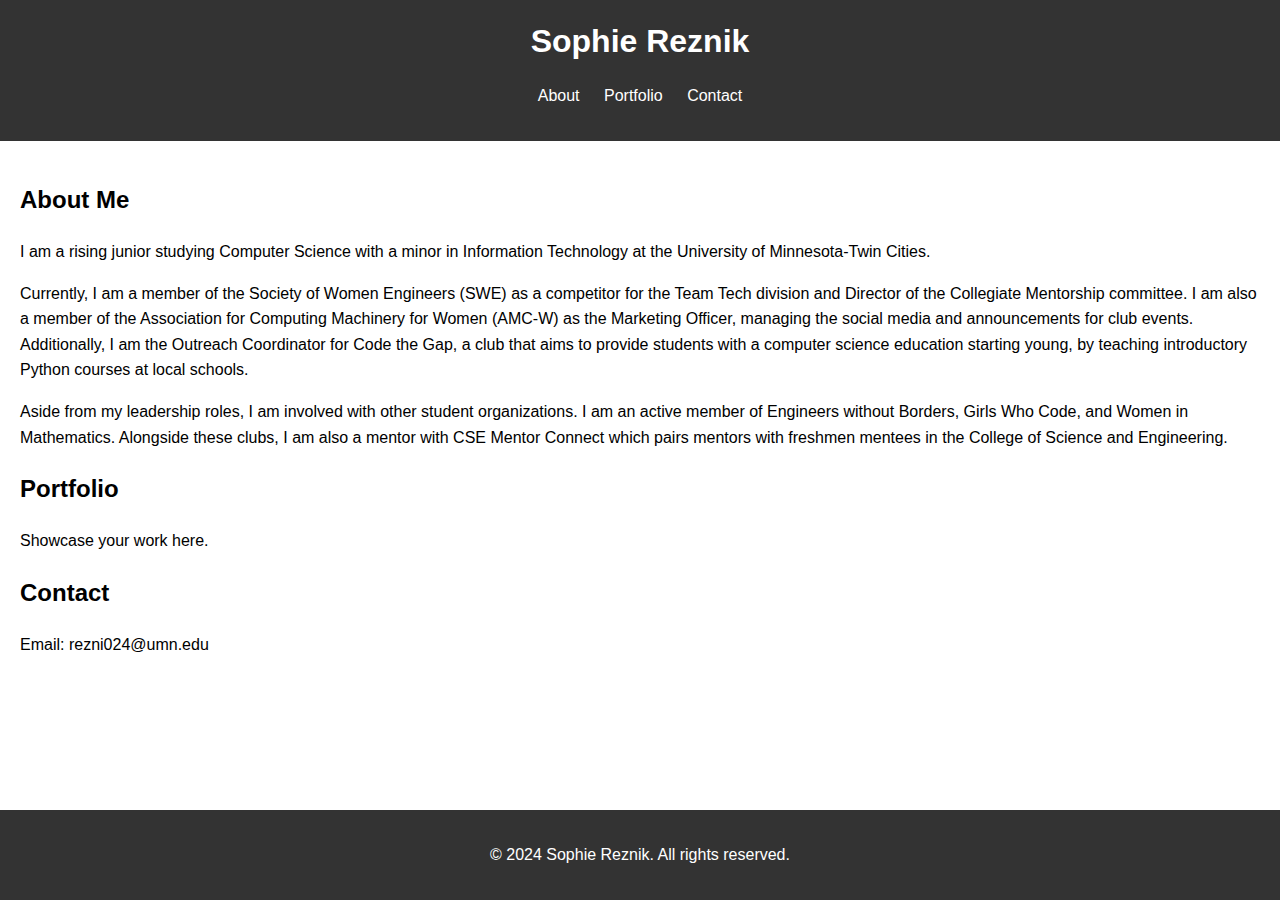
==== index.html @ 8d4bb39c "Initial commit" ====
<!DOCTYPE html>
<html lang="en">
<head>
    <meta charset="UTF-8">
    <meta name="viewport" content="width=device-width, initial-scale=1.0">
    <title>Your Name - Personal Website</title>
    <link rel="stylesheet" href="styles.css">
</head>
<body>
    <header>
        <h1>Sophie Reznik</h1>
        <nav>
            <ul>
                <li><a href="#about">About</a></li>
                <li><a href="#portfolio">Portfolio</a></li>
                <li><a href="#contact">Contact</a></li>
            </ul>
        </nav>
    </header>
    <main>
        <section id="about">
            <h2>About Me</h2>
            <p>I am a rising junior studying Computer Science with a minor in Information Technology 
                at the University of Minnesota-Twin Cities.</p>
            <p>Currently, I am a member of the Society of Women Engineers (SWE) as a competitor for 
                the Team Tech division and Director of the Collegiate Mentorship committee. I am also 
                a member of the Association for Computing Machinery for Women (AMC-W) as the Marketing 
                Officer, managing the social media and announcements for club events. Additionally, 
                I am the Outreach Coordinator for Code the Gap, a club that aims to provide students 
                with a computer science education starting young, by teaching introductory Python 
                courses at local schools.</p>
            <p>Aside from my leadership roles, I am involved with other student organizations. I am an
                 active member of Engineers without Borders, Girls Who Code, and Women in Mathematics. 
                 Alongside these clubs, I am also a mentor with CSE Mentor Connect which pairs mentors 
                 with freshmen mentees in the College of Science and Engineering.</p>
        </section>

        <section id="portfolio">
            <h2>Portfolio</h2>
            <p>Showcase your work here.</p>
        </section>

        <section id="contact">
            <h2>Contact</h2>
            <p>Email: rezni024@umn.edu</p>
        </section>
    </main>
    <footer>
        <p>&copy; 2024 Sophie Reznik. All rights reserved.</p>
    </footer>
</body>
</html>
---- styles.css ----
body {
    font-family: Arial, sans-serif;
    margin: 0;
    padding: 0;
    line-height: 1.6;
}

header {
    background: #333;
    color: #fff;
    padding: 1rem 0;
    text-align: center;
}

header h1 {
    margin: 0;
}

nav ul {
    list-style: none;
    padding: 0;
}

nav ul li {
    display: inline;
    margin: 0 10px;
}

nav ul li a {
    color: #fff;
    text-decoration: none;
}

main {
    padding: 20px;
}

section {
    margin-bottom: 20px;
}

footer {
    text-align: center;
    padding: 1rem 0;
    background: #333;
    color: #fff;
    position: fixed;
    width: 100%;
    bottom: 0;
}
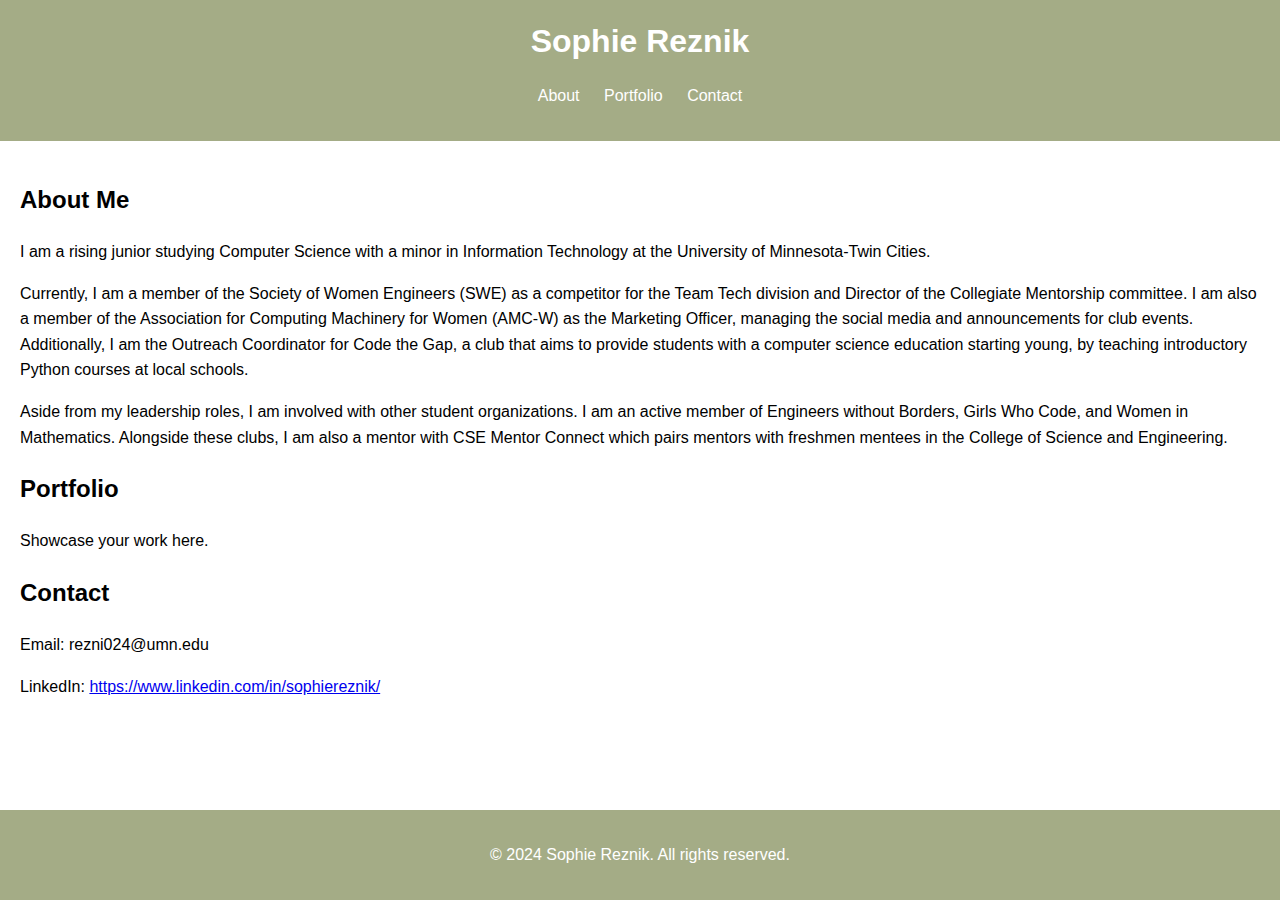
==== commit 717e94bb: "Corrected LinkedIn link in the contact section." ====
--- a/index.html
+++ b/index.html
@@ -3,7 +3,7 @@
 <head>
     <meta charset="UTF-8">
     <meta name="viewport" content="width=device-width, initial-scale=1.0">
-    <title>Your Name - Personal Website</title>
+    <title>Sophie Reznik - Personal Website</title>
     <link rel="stylesheet" href="styles.css">
 </head>
 <body>
@@ -43,6 +43,7 @@
         <section id="contact">
             <h2>Contact</h2>
             <p>Email: rezni024@umn.edu</p>
+            <p>LinkedIn: <a href="https://www.linkedin.com/in/sophiereznik/" target="_blank">https://www.linkedin.com/in/sophiereznik/</a></p>
         </section>
     </main>
     <footer>
--- a/styles.css
+++ b/styles.css
@@ -6,7 +6,7 @@
 }
 
 header {
-    background: #333;
+    background: #a4ac86;
     color: #fff;
     padding: 1rem 0;
     text-align: center;
@@ -42,7 +42,7 @@
 footer {
     text-align: center;
     padding: 1rem 0;
-    background: #333;
+    background: #a4ac86;
     color: #fff;
     position: fixed;
     width: 100%;
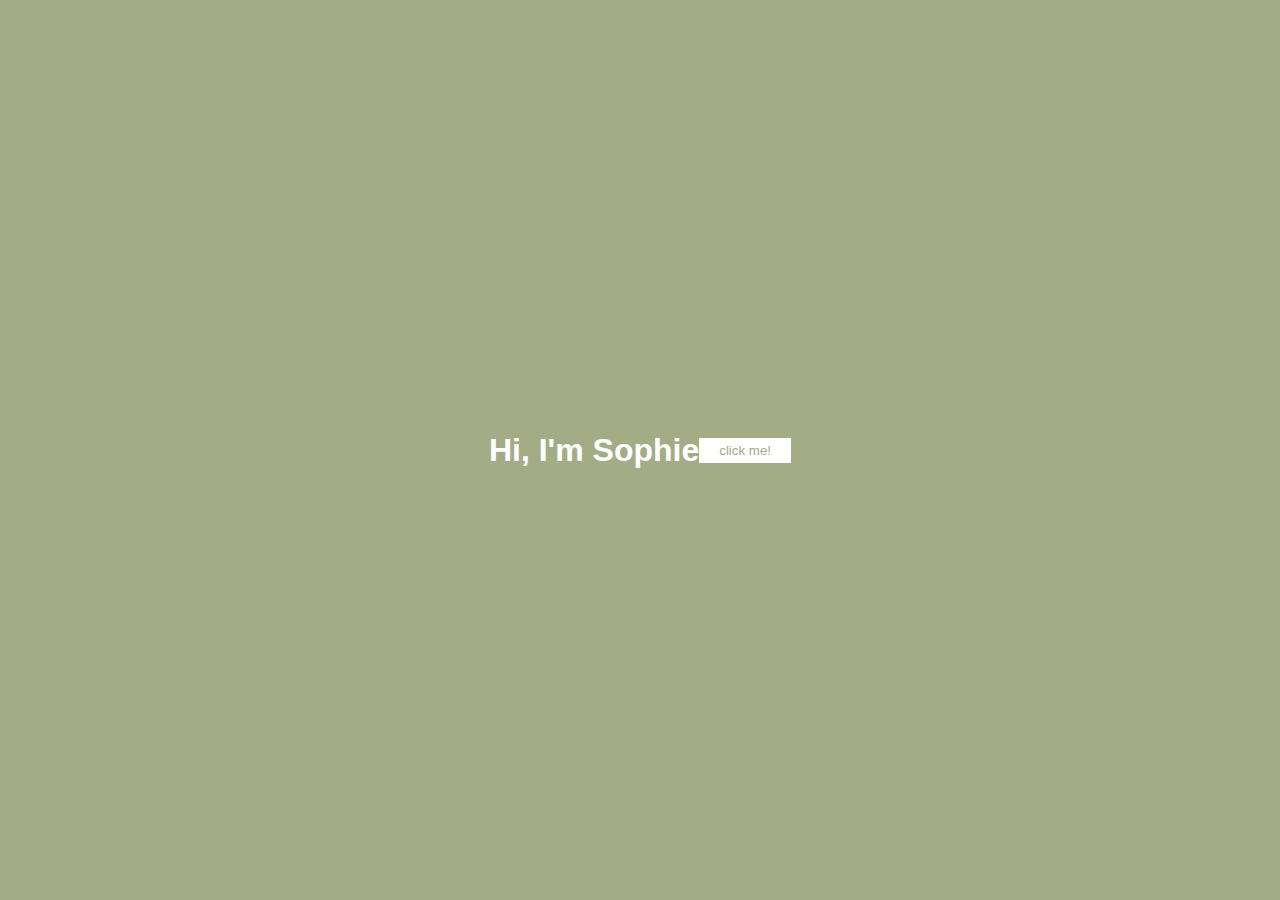
==== commit 50b6b11c: "Added splash page." ====
--- a/index.html
+++ b/index.html
@@ -7,47 +7,60 @@
     <link rel="stylesheet" href="styles.css">
 </head>
 <body>
-    <header>
-        <h1>Sophie Reznik</h1>
-        <nav>
-            <ul>
-                <li><a href="#about">About</a></li>
-                <li><a href="#portfolio">Portfolio</a></li>
-                <li><a href="#contact">Contact</a></li>
-            </ul>
-        </nav>
-    </header>
-    <main>
-        <section id="about">
-            <h2>About Me</h2>
-            <p>I am a rising junior studying Computer Science with a minor in Information Technology 
-                at the University of Minnesota-Twin Cities.</p>
-            <p>Currently, I am a member of the Society of Women Engineers (SWE) as a competitor for 
-                the Team Tech division and Director of the Collegiate Mentorship committee. I am also 
-                a member of the Association for Computing Machinery for Women (AMC-W) as the Marketing 
-                Officer, managing the social media and announcements for club events. Additionally, 
-                I am the Outreach Coordinator for Code the Gap, a club that aims to provide students 
-                with a computer science education starting young, by teaching introductory Python 
-                courses at local schools.</p>
-            <p>Aside from my leadership roles, I am involved with other student organizations. I am an
-                 active member of Engineers without Borders, Girls Who Code, and Women in Mathematics. 
-                 Alongside these clubs, I am also a mentor with CSE Mentor Connect which pairs mentors 
-                 with freshmen mentees in the College of Science and Engineering.</p>
-        </section>
+    <div id="splash">
+        <h1>Hi,
+            I'm Sophie</h1>
+        <button onclick="hideSplash()">click me!</button>
+    </div>
+    <div id="content" style="display: none;">
+        <header>
+            <h1>Sophie Reznik</h1>
+            <nav>
+                <ul>
+                    <li><a href="#about">About</a></li>
+                    <li><a href="#portfolio">Portfolio</a></li>
+                    <li><a href="#contact">Contact</a></li>
+                </ul>
+            </nav>
+        </header>
+        <main>
+            <section id="about">
+                <h2>About Me</h2>
+                <p>I am a rising junior studying Computer Science with a minor in Information Technology 
+                    at the University of Minnesota-Twin Cities.</p>
+                <p>Currently, I am a member of the Society of Women Engineers (SWE) as a competitor for 
+                    the Team Tech division and Director of the Collegiate Mentorship committee. I am also 
+                    a member of the Association for Computing Machinery for Women (AMC-W) as the Marketing 
+                    Officer, managing the social media and announcements for club events. Additionally, 
+                    I am the Outreach Coordinator for Code the Gap, a club that aims to provide students 
+                    with a computer science education starting young, by teaching introductory Python 
+                    courses at local schools.</p>
+                <p>Aside from my leadership roles, I am involved with other student organizations. I am an
+                     active member of Engineers without Borders, Girls Who Code, and Women in Mathematics. 
+                     Alongside these clubs, I am also a mentor with CSE Mentor Connect which pairs mentors 
+                     with freshmen mentees in the College of Science and Engineering.</p>
+            </section>
 
-        <section id="portfolio">
-            <h2>Portfolio</h2>
-            <p>Showcase your work here.</p>
-        </section>
+            <section id="portfolio">
+                <h2>Portfolio</h2>
+                <p>Showcase your work here.</p>
+            </section>
 
-        <section id="contact">
-            <h2>Contact</h2>
-            <p>Email: rezni024@umn.edu</p>
-            <p>LinkedIn: <a href="https://www.linkedin.com/in/sophiereznik/" target="_blank">https://www.linkedin.com/in/sophiereznik/</a></p>
-        </section>
-    </main>
-    <footer>
-        <p>&copy; 2024 Sophie Reznik. All rights reserved.</p>
-    </footer>
+            <section id="contact">
+                <h2>Contact</h2>
+                <p>Email: rezni024@umn.edu</p>
+                <p>LinkedIn: <a href="https://www.linkedin.com/in/sophiereznik/" target="_blank">https://www.linkedin.com/in/sophiereznik/</a></p>
+            </section>
+        </main>
+        <footer>
+            <p>&copy; 2024 Sophie Reznik. All rights reserved.</p>
+        </footer>
+    </div>
+    <script>
+        function hideSplash() {
+            document.getElementById('splash').style.display = 'none';
+            document.getElementById('content').style.display = 'block';
+        }
+    </script>
 </body>
 </html>
--- a/styles.css
+++ b/styles.css
@@ -48,3 +48,29 @@
     width: 100%;
     bottom: 0;
 }
+
+#splash {
+    display: flex;
+    justify-content: center;
+    align-items: center;
+    height: 100vh;
+    background: #a4ac86;
+    color: #fff;
+    text-align: center;
+}
+
+#splash h1 {
+    margin-bottom: 20px;
+}
+
+#splash button {
+    padding: 5px 20px;
+    background: #fff;
+    color: #a4ac86;
+    border: none;
+    cursor: pointer;
+}
+
+#splash button:hover {
+    background: #ccc;
+}
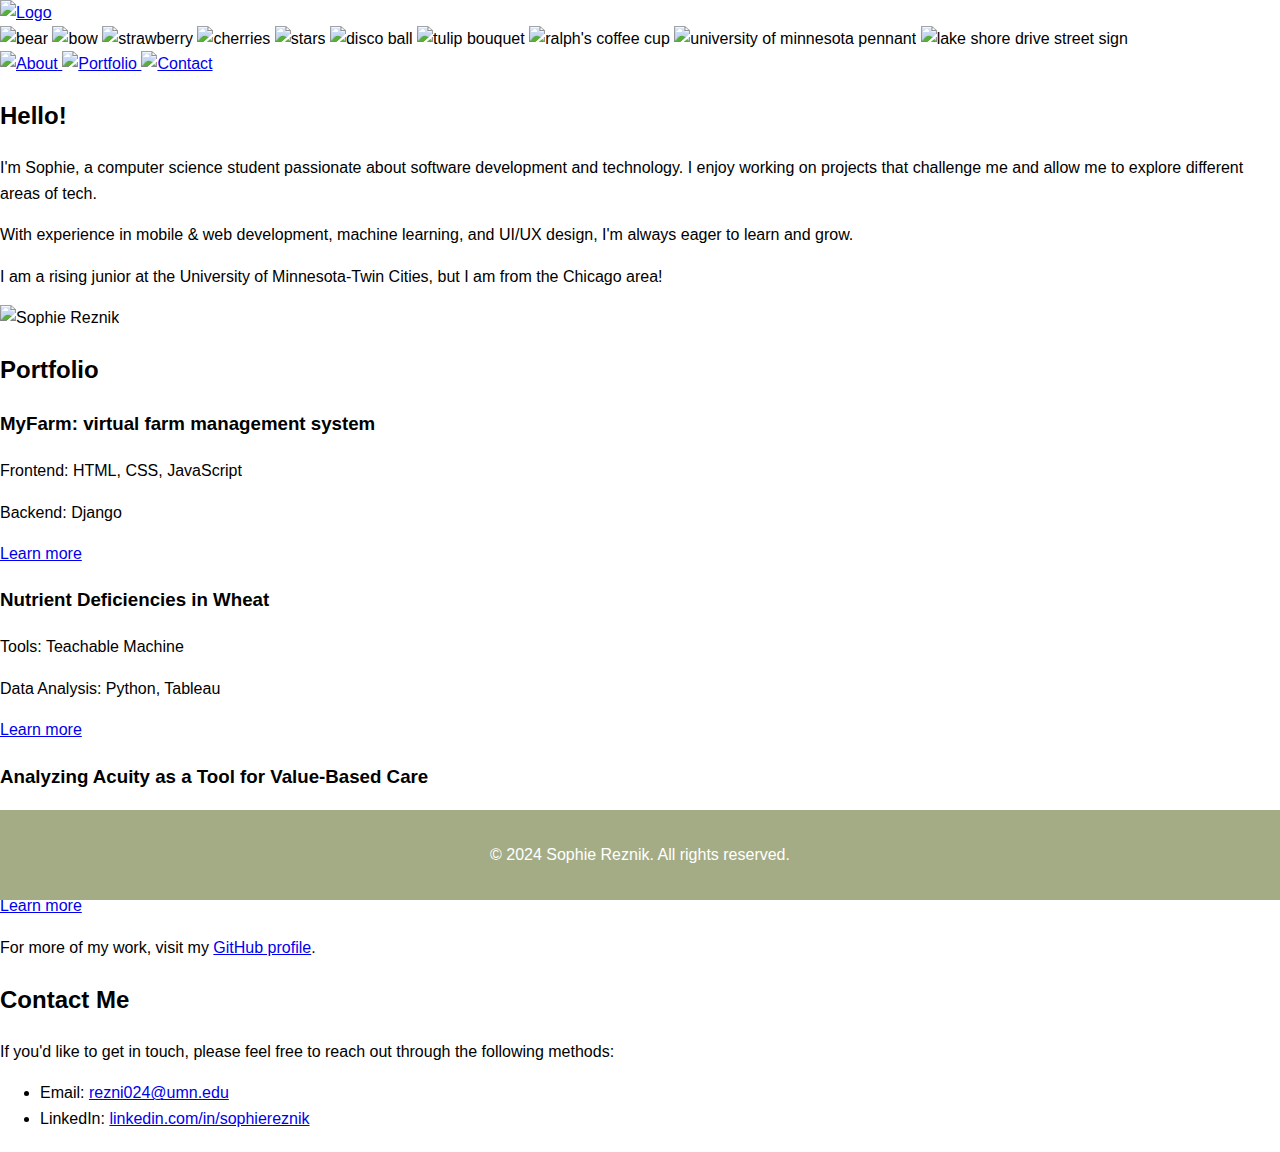
==== commit bbcacdf9: "Updated tab title." ====
--- a/index.html
+++ b/index.html
@@ -3,64 +3,99 @@
 <head>
     <meta charset="UTF-8">
     <meta name="viewport" content="width=device-width, initial-scale=1.0">
-    <title>Sophie Reznik - Personal Website</title>
+    <title>Sophie Reznik</title>
     <link rel="stylesheet" href="styles.css">
+    <link rel="preconnect" href="https://fonts.googleapis.com">
+    <link rel="preconnect" href="https://fonts.gstatic.com" crossorigin>
+    <link href="https://fonts.googleapis.com/css2?family=Nunito:wght@300;400;600&family=Playwrite+CU:wght@100..400&display=swap" rel="stylesheet">
 </head>
 <body>
-    <div id="splash">
-        <h1>Hi,
-            I'm Sophie</h1>
-        <button onclick="hideSplash()">click me!</button>
+    <div class="logo-container">
+        <a href="#top"> 
+            <img src="images/logo-green.png" alt="Logo" id="logo">
+        </a>
+        <div class="doodles">
+            <img src="images/bear.png" class="doodle" alt="bear">
+            <img src="images/bow.png" class="doodle" alt="bow">
+            <img src="images/strawberry.png" class="doodle" alt="strawberry">
+            <img src="images/cherries.png" class="doodle" alt="cherries">
+            <img src="images/stars.png" class="doodle" alt="stars">
+            <img src="images/disco_ball.png" class="doodle" alt="disco ball">
+            <img src="images/tulips.png" class="doodle" alt="tulip bouquet">
+            <img src="images/ralphs_coffee.png" class="doodle" alt="ralph's coffee cup">
+            <img src="images/umn.png" class="doodle" alt="university of minnesota pennant">
+            <img src="images/street-sign.png" class="doodle" alt="lake shore drive street sign">
+        </div>
+        <div class="nav-bar">
+            <a href="#about" class="nav-item">
+                <img src="images/about-green.png" alt="About" class="about-icon">
+            </a>
+            <a href="#portfolio" class="nav-item">
+                <img src="images/portfolio-green.png" alt="Portfolio" class="portfolio-icon">
+            </a>
+            <a href="#contact" class="nav-item">
+                <img src="images/contact-green.png" alt="Contact" class="contact-icon">
+            </a>
+        </div>
     </div>
-    <div id="content" style="display: none;">
-        <header>
-            <h1>Sophie Reznik</h1>
-            <nav>
-                <ul>
-                    <li><a href="#about">About</a></li>
-                    <li><a href="#portfolio">Portfolio</a></li>
-                    <li><a href="#contact">Contact</a></li>
-                </ul>
-            </nav>
-        </header>
-        <main>
-            <section id="about">
-                <h2>About Me</h2>
-                <p>I am a rising junior studying Computer Science with a minor in Information Technology 
-                    at the University of Minnesota-Twin Cities.</p>
-                <p>Currently, I am a member of the Society of Women Engineers (SWE) as a competitor for 
-                    the Team Tech division and Director of the Collegiate Mentorship committee. I am also 
-                    a member of the Association for Computing Machinery for Women (AMC-W) as the Marketing 
-                    Officer, managing the social media and announcements for club events. Additionally, 
-                    I am the Outreach Coordinator for Code the Gap, a club that aims to provide students 
-                    with a computer science education starting young, by teaching introductory Python 
-                    courses at local schools.</p>
-                <p>Aside from my leadership roles, I am involved with other student organizations. I am an
-                     active member of Engineers without Borders, Girls Who Code, and Women in Mathematics. 
-                     Alongside these clubs, I am also a mentor with CSE Mentor Connect which pairs mentors 
-                     with freshmen mentees in the College of Science and Engineering.</p>
-            </section>
 
-            <section id="portfolio">
-                <h2>Portfolio</h2>
-                <p>Showcase your work here.</p>
-            </section>
+    <div id="content">
+        <section id="about">
+            <!-- About section content -->
+            <div class="about-content">
+                <div class="about-text">
+                    <h2>Hello!</h2>
+                    <p>I'm Sophie, a computer science student passionate about software development and technology. I enjoy working on projects that challenge me and allow me to explore different areas of tech.</p>
+                    <p>With experience in mobile & web development, machine learning, and UI/UX design, I'm always eager to learn and grow.</p>
+                    <p>I am a rising junior at the University of Minnesota-Twin Cities, but I am from the Chicago area!</p>
+                </div>
+                <div class="about-image">
+                    <img src="images/sophie.png" alt="Sophie Reznik">
+                </div>
+            </div>
+        </section>
 
-            <section id="contact">
-                <h2>Contact</h2>
-                <p>Email: rezni024@umn.edu</p>
-                <p>LinkedIn: <a href="https://www.linkedin.com/in/sophiereznik/" target="_blank">https://www.linkedin.com/in/sophiereznik/</a></p>
-            </section>
-        </main>
-        <footer>
-            <p>&copy; 2024 Sophie Reznik. All rights reserved.</p>
-        </footer>
+        <section id="portfolio">
+            <!-- Portfolio section content -->
+            <h2>Portfolio</h2>
+            <div class="portfolio-item">
+                <h3>MyFarm: virtual farm management system</h3>
+                <p>Frontend: HTML, CSS, JavaScript</p>
+                <p>Backend: Django</p>
+                <a href="myfarm.html">Learn more</a>
+            </div>
+            <div class="portfolio-item">
+                <h3>Nutrient Deficiencies in Wheat</h3>
+                <p>Tools: Teachable Machine</p>
+                <p>Data Analysis: Python, Tableau</p>
+                <a href="wheat.html">Learn more</a>
+            </div>
+            <div class="portfolio-item">
+                <h3>
+                    Analyzing Acuity as a Tool for Value-Based Care</h3>
+                <p>Tools: MIMIC-IV dataset, Google Colab</p>
+                <p>Data Analysis: Python</p>
+                <a href="datathon.html">Learn more</a>
+            </div>
+            <div>
+                <p>For more of my work, visit my <a href="https://github.com/sophiereznik" target="_blank">GitHub profile</a>.</p>
+            </div>
+        </section>
+
+        <section id="contact">
+            <!-- Contact section content -->
+            <h2>Contact Me</h2>
+            <p>If you'd like to get in touch, please feel free to reach out through the following methods:</p>
+            <ul>
+                <li>Email: <a href="mailto:rezni024@umn.edu">rezni024@umn.edu</a></li>
+                <li>LinkedIn: <a href="https://www.linkedin.com/in/sophiereznik" target="_blank">linkedin.com/in/sophiereznik</a></li>
+            </ul>
+        </section>
     </div>
-    <script>
-        function hideSplash() {
-            document.getElementById('splash').style.display = 'none';
-            document.getElementById('content').style.display = 'block';
-        }
-    </script>
+    <footer>
+        <p>&copy; 2024 Sophie Reznik. All rights reserved.</p>
+    </footer>
+
+    <script src="scripts.js"></script>
 </body>
 </html>
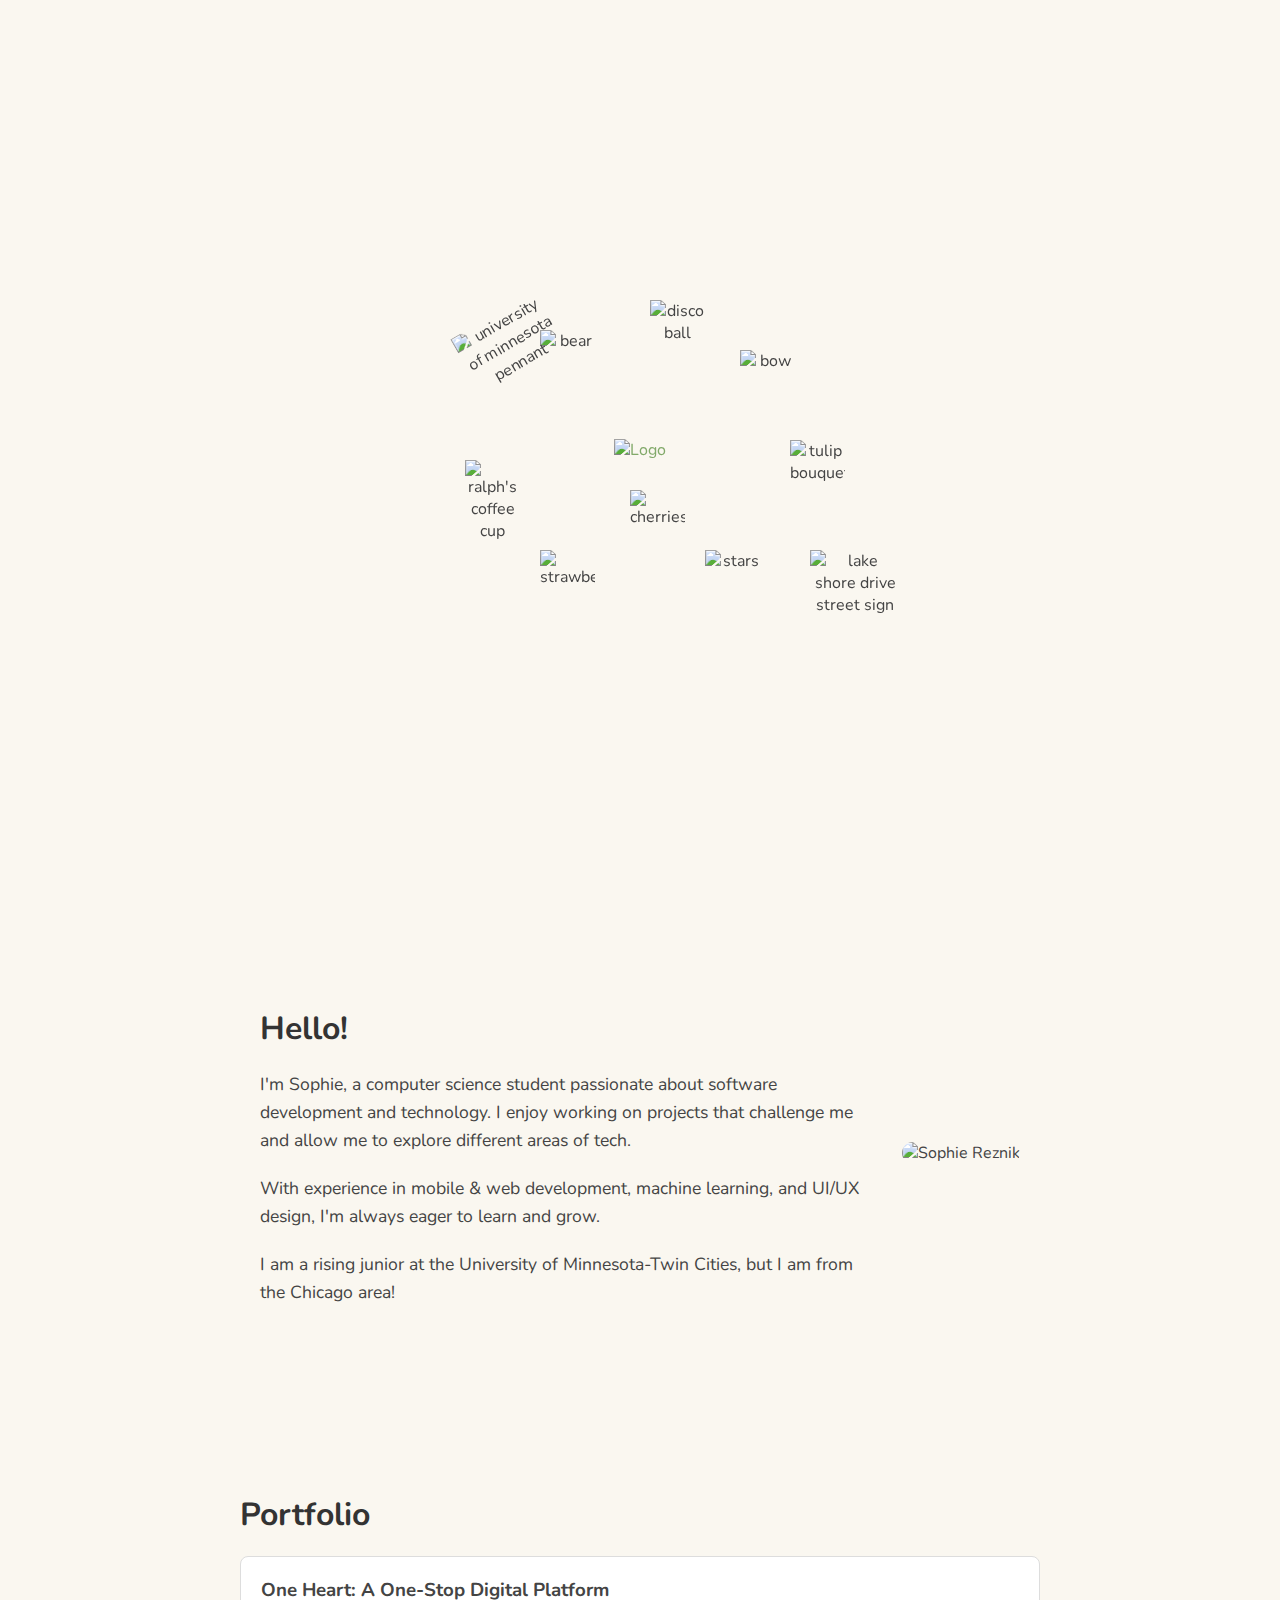
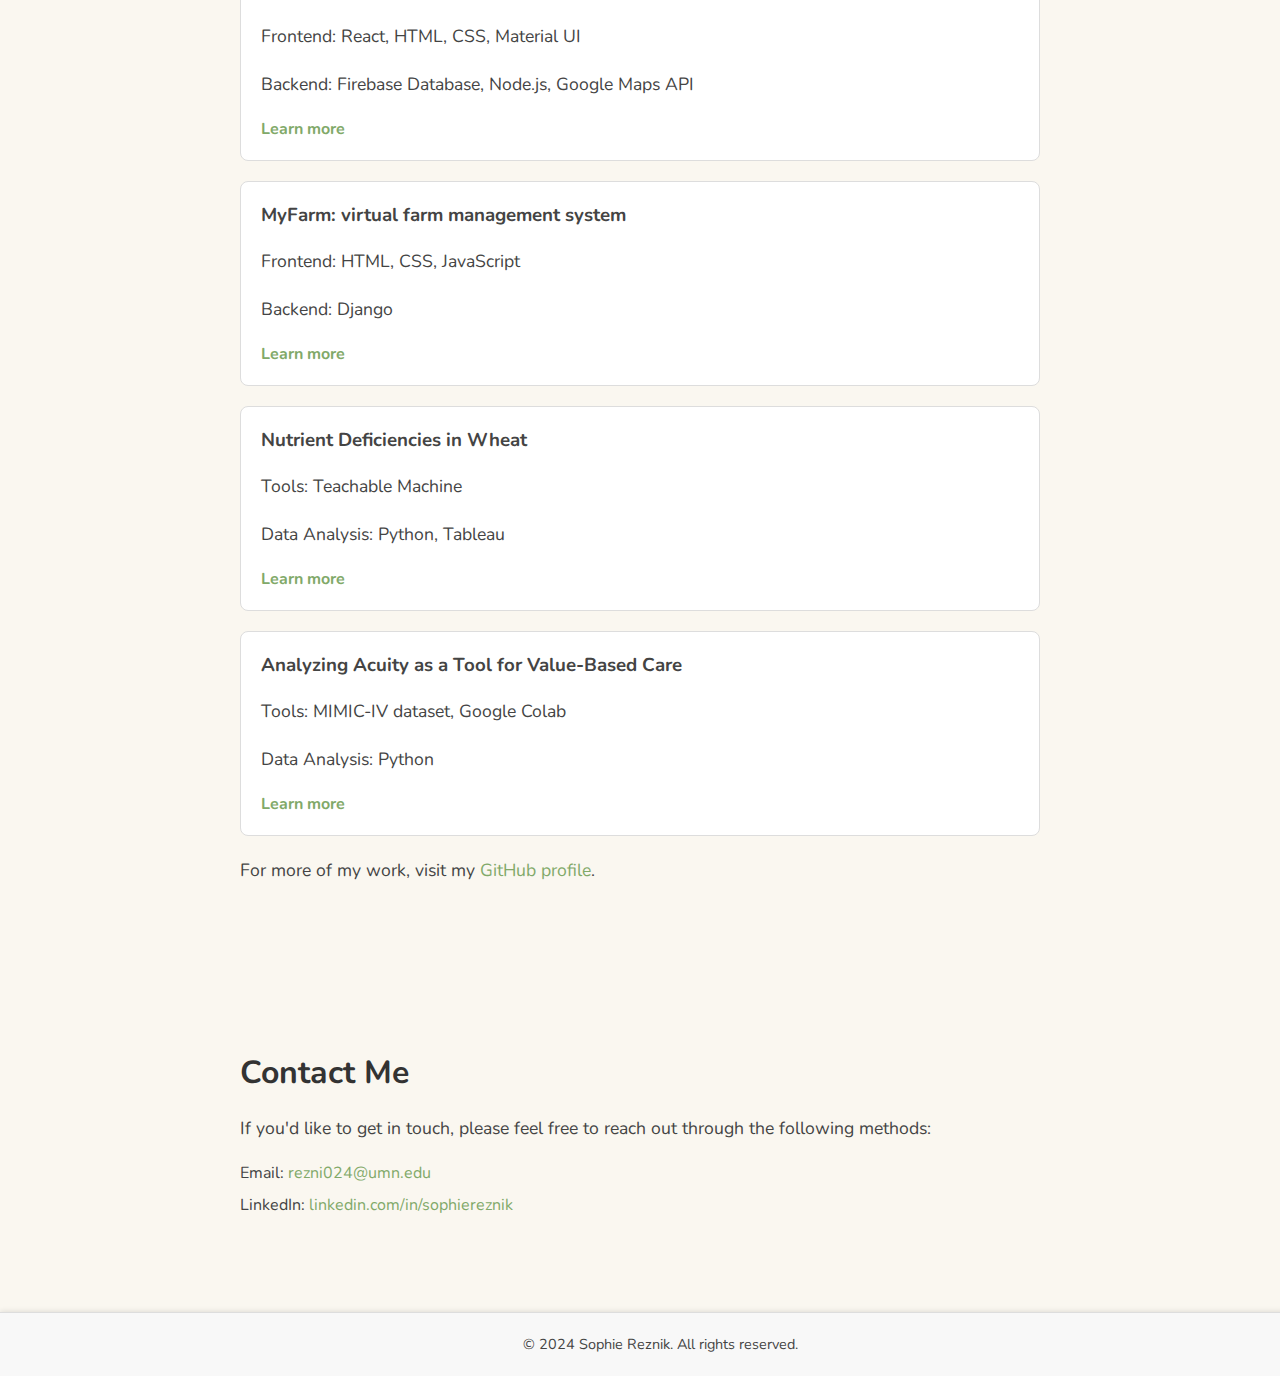
==== commit d0492d61: "Added One Heart to portfolio section and created the learn more page." ====
--- a/index.html
+++ b/index.html
@@ -59,6 +59,12 @@
             <!-- Portfolio section content -->
             <h2>Portfolio</h2>
             <div class="portfolio-item">
+                <h3>One Heart: A One-Stop Digital Platform</h3>
+                <p>Frontend: React, HTML, CSS, Material UI</p>
+                <p>Backend: Firebase Database, Node.js, Google Maps API</p>
+                <a href="one-heart.html">Learn more</a>
+            </div>
+            <div class="portfolio-item">
                 <h3>MyFarm: virtual farm management system</h3>
                 <p>Frontend: HTML, CSS, JavaScript</p>
                 <p>Backend: Django</p>
@@ -68,14 +74,14 @@
                 <h3>Nutrient Deficiencies in Wheat</h3>
                 <p>Tools: Teachable Machine</p>
                 <p>Data Analysis: Python, Tableau</p>
-                <a href="wheat.html">Learn more</a>
+                <a href="nutrient-deficiencies-in-wheat.html">Learn more</a>
             </div>
             <div class="portfolio-item">
                 <h3>
                     Analyzing Acuity as a Tool for Value-Based Care</h3>
                 <p>Tools: MIMIC-IV dataset, Google Colab</p>
                 <p>Data Analysis: Python</p>
-                <a href="datathon.html">Learn more</a>
+                <a href="analyzing-acuity.html">Learn more</a>
             </div>
             <div>
                 <p>For more of my work, visit my <a href="https://github.com/sophiereznik" target="_blank">GitHub profile</a>.</p>
--- a/styles.css
+++ b/styles.css
@@ -1,76 +1,359 @@
+/* Default layout: image on the side */
+.about-content {
+    display: flex;
+    align-items: center;
+    justify-content: space-between;
+    max-width: 800px;
+    margin: 0 auto;
+    padding: 20px;
+}
+
+.about-text {
+    flex: 1; 
+}
+
+.about-image {
+    flex: 0 0 auto; 
+    margin-left: 20px;
+}
+
+.about-image img {
+    width: 175px; 
+    height: auto; 
+    border-radius: 250px;
+}
+
+/* Mobile layout: image below the text */
+@media (max-width: 768px) {
+    .about-content {
+        flex-direction: column; 
+    }
+
+    .about-image {
+        margin-top: 20px;       
+        margin-left: 0;       
+    }
+}
+
 body {
-    font-family: Arial, sans-serif;
+    font-family: 'Nunito', sans-serif;
+    background-color: #faf7f0;
+    color: #444;
     margin: 0;
     padding: 0;
+    overflow-x: hidden; /* Prevent horizontal scroll */
+}
+
+.logo-container {
+    position: fixed;
+    top: 50%;
+    left: 50%;
+    transform: translate(-50%, -50%);
+    text-align: center;
+    z-index: 10;
+    transition: transform 0.5s ease, top 0.5s ease;
+}
+
+.logo-container2 {
+    position: fixed;
+    top: 50%;
+    left: 50%;
+    transform: translate(-50%, -50%);
+    text-align: center;
+    z-index: 10;
+    transition: transform 0.5s ease, top 0.5s ease;
+}
+
+#logo {
+    width: 175px;
+    transition: width 0.5s ease;
+}
+
+#myfarm #logo {
+    width: 120px;
+}
+
+#nutrient-deficiencies #logo {
+    width: 120px;
+}
+
+#acuity #logo {
+    width: 120px;
+}
+
+.doodles {
+    position: absolute;
+    top: 50%;
+    left: 50%;
+    transform: translate(-50%, -50%);
+}
+
+.doodle {
+    position: absolute;
+    width: 55px;
+    transition: transform 1s ease, opacity 1s ease;
+}
+
+/* Position doodles around the logo */
+.doodle:nth-child(1) { transform: translate(-100px, -120px); }
+.doodle:nth-child(2) { transform: translate(100px, -100px); }
+.doodle:nth-child(3) { transform: translate(-100px, 100px); }
+.doodle:nth-child(4) { transform: translate(-10px, 40px); }
+.doodle:nth-child(5) { transform: translate(65px, 100px); }
+.doodle:nth-child(6) { transform: translate(10px, -150px); }
+.doodle:nth-child(7) { transform: translate(150px, -10px); }
+.doodle:nth-child(8) { transform: translate(-175px, 10px); }
+.doodle:nth-child(9) {
+    width: 100px;
+    transform: translate(-180px, -140px) rotate(-30deg);
+}
+.doodle:nth-child(10) {
+    width: 90px; 
+    transform: translate(170px, 100px);
+}
+
+#content {
+    padding: 100vh 20px 20px; /* Start content after the animation */
+}
+
+#myfarm #content {
+    padding: 20px;
+}
+
+#nutrient-deficiencies #content {
+    padding: 20px;
+}
+
+#acuity #content {
+    padding: 20px;
+}
+
+.sticky {
+    position: fixed;
+    top: 0;
+    left: 50%;
+    transform: translateX(-50%);
+    width: 100px;
+}
+
+.shrunk-logo {
+    width: 80px;
+}
+
+.dispersed {
+    opacity: 0;
+    transition: transform 1s ease, opacity 1s ease;
+}
+
+.doodle:nth-child(1).dispersed { transform: translate(-500px, -120px); }
+.doodle:nth-child(2).dispersed { transform: translate(500px, -100px); }
+.doodle:nth-child(3).dispersed { transform: translate(-500px, 100px); }
+.doodle:nth-child(4).dispersed { transform: translate(-10px, 500px); }
+.doodle:nth-child(5).dispersed { transform: translate(500px, 100px); }
+.doodle:nth-child(6).dispersed { transform: translate(10px, -500px); }
+.doodle:nth-child(7).dispersed { transform: translate(500px, -10px); }
+.doodle:nth-child(8).dispersed { transform: translate(-500px, 10px); }
+.doodle:nth-child(9).dispersed {
+    width: 100px;
+    transform: translate(-500px, -500px) rotate(-30deg);
+}
+.doodle:nth-child(10).dispersed {
+    width: 90px; 
+    transform: translate(500px, 500px);
+}
+
+.hidden {
+    display: none;
+}
+
+.nav-bar {
+    position: fixed;
+    top: 60px; /* Adjust based on the size of your sticky logo */
+    left: 50%;
+    transform: translateX(-50%);
+    display: flex;
+    justify-content: space-around;
+    width: 300px; /* Adjust width based on your design */
+    opacity: 0;
+    transition: opacity 0.3s ease;
+}
+
+.nav-item {
+    margin: 0 15px; /* Adjust spacing between icons as needed */
+    display: inline-block;
+}
+
+.nav-item img {
+    transition: transform 0.3s ease;
+}
+
+.nav-item img:hover {
+    transform: scale(1.1); /* Enlarge icon on hover */
+}
+
+.about-icon {
+    width: 55px;
+}
+
+.portfolio-icon {
+    width: 83px;
+}
+
+.contact-icon {
+    width: 70px;
+}
+
+.nav-bar.show {
+    opacity: 1;
+}
+
+.nav-bar a {
+    text-decoration: none;
+}
+
+/* Section Styles */
+section {
+    padding: 60px 20px;
+    max-width: 800px;
+    margin: 0 auto;
+}
+
+h2 {
+    font-size: 2em;
+    margin-bottom: 20px;
+    color: #333;
+}
+
+p {
+    font-size: 1.1em;
     line-height: 1.6;
-}
-
-header {
-    background: #a4ac86;
-    color: #fff;
-    padding: 1rem 0;
-    text-align: center;
-}
-
-header h1 {
-    margin: 0;
-}
-
-nav ul {
+    margin-bottom: 20px;
+}
+
+ul {
     list-style: none;
     padding: 0;
 }
 
-nav ul li {
-    display: inline;
-    margin: 0 10px;
-}
-
-nav ul li a {
-    color: #fff;
+ul li {
+    margin-bottom: 10px;
+}
+
+a {
+    color: #81A969;
     text-decoration: none;
 }
 
-main {
-    padding: 20px;
-}
-
-section {
+a:hover {
+    text-decoration: underline;
+}
+
+/* Portfolio Item Styles */
+.portfolio-item {
+    border: 1px solid #ddd;
+    border-radius: 8px;
+    padding: 20px;
     margin-bottom: 20px;
+    background-color: #fff;
+}
+
+.portfolio-item h3 {
+    margin-top: 0;
+}
+
+.portfolio-item a {
+    color: #81A969;
+    font-weight: bold;
+}
+
+.portfolio-item a:hover {
+    text-decoration: underline;
+}
+
+.about-content {
+    display: flex;
+    align-items: center;
+    justify-content: space-between;
+    max-width: 800px;
+    margin: 0 auto;
+    padding: 20px;
+}
+
+.about-text {
+    flex: 1; /* Takes up available space */
+}
+
+.about-image {
+    flex: 0 0 auto; /* Adjust size based on content */
+    margin-left: 20px; /* Space between text and image */
+}
+
+.about-image img {
+    width: 175px; /* Set a fixed width for the image */
+    height: auto; /* Maintain aspect ratio */
+    border-radius: 250px; /* for rounding */
 }
 
 footer {
-    text-align: center;
-    padding: 1rem 0;
-    background: #a4ac86;
-    color: #fff;
-    position: fixed;
+    background-color: #f8f8f8; /* Light background color */
+    color: #444; /* Text color */
+    text-align: center; /* Center-align text */
+    padding: 20px; /* Padding around the text */
+    position: relative;
+    bottom: 0;
+    width: 100%; /* Stretch footer across the entire width */
+    border-top: 1px solid #ddd; /* Optional: add a top border */
+    box-shadow: 0 -1px 5px rgba(0, 0, 0, 0.1); /* Add shadow for better visibility */
+}
+
+footer p {
+    margin: 0; /* Remove default margin */
+    font-size: 0.9em; /* Slightly smaller text size */
+}
+
+#myfarm_images {
+    margin: 40px 0; /* Add spacing around the section */
+}
+
+.image-grid {
+    display: grid;
+    grid-template-columns: repeat(2, 1fr); /* 2 columns */
+    gap: 20px; /* Space between images */
+    max-width: 800px; /* Set a max width */
+    margin: 0 auto; /* Center the grid */
+}
+
+.image-item img {
+    width: 100%; /* Make images responsive */
+    height: auto;
+    box-shadow: 0 4px 8px rgba(0, 0, 0, 0.1); /* Optional: add a slight shadow */
+}
+
+.poster-section {
+    text-align: center; /* Center the poster */
+    margin: 20px 0; /* Add spacing around the poster section */
+}
+
+.poster-thumbnail {
+    width: 100%; /* Make the image responsive */
+    max-width: 400px; /* Set a maximum width for the thumbnail */
+    cursor: pointer; /* Change cursor to pointer to indicate clickability */
+}
+
+/* Style for the presentation section */
+.presentation-section {
+    text-align: center; /* Center-align the presentation link */
+    margin: 20px 0; /* Add spacing around the presentation section */
+}
+
+/* Style for the thumbnail */
+.presentation-thumbnail {
     width: 100%;
-    bottom: 0;
-}
-
-#splash {
-    display: flex;
-    justify-content: center;
-    align-items: center;
-    height: 100vh;
-    background: #a4ac86;
-    color: #fff;
-    text-align: center;
-}
-
-#splash h1 {
-    margin-bottom: 20px;
-}
-
-#splash button {
-    padding: 5px 20px;
-    background: #fff;
-    color: #a4ac86;
-    border: none;
-    cursor: pointer;
-}
-
-#splash button:hover {
-    background: #ccc;
-}
+    max-width: 600px; /* Adjust as needed */
+    cursor: pointer; /* Change cursor to pointer to indicate clickability */
+    transition: transform 0.3s ease; /* Smooth scaling effect on hover */
+}
+
+.presentation-thumbnail:hover {
+    transform: scale(1.05); /* Slightly enlarge on hover */
+}
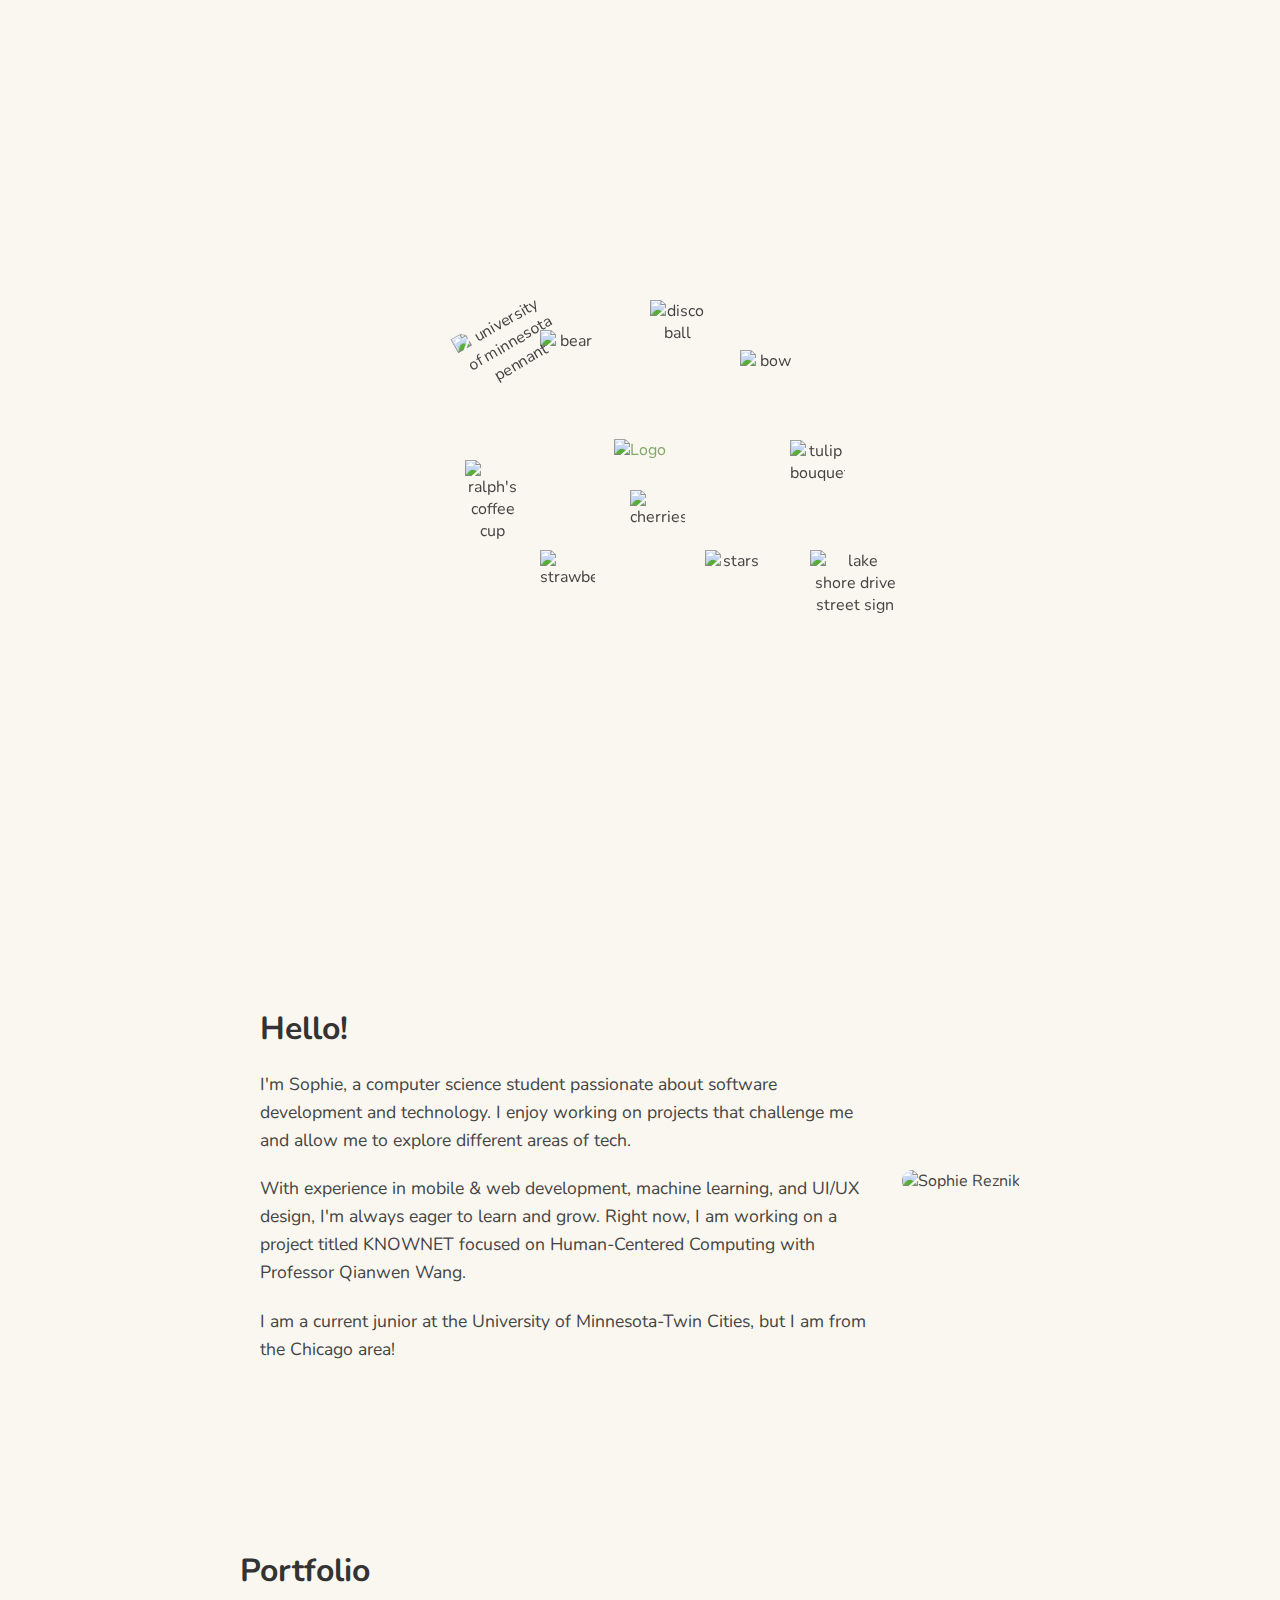
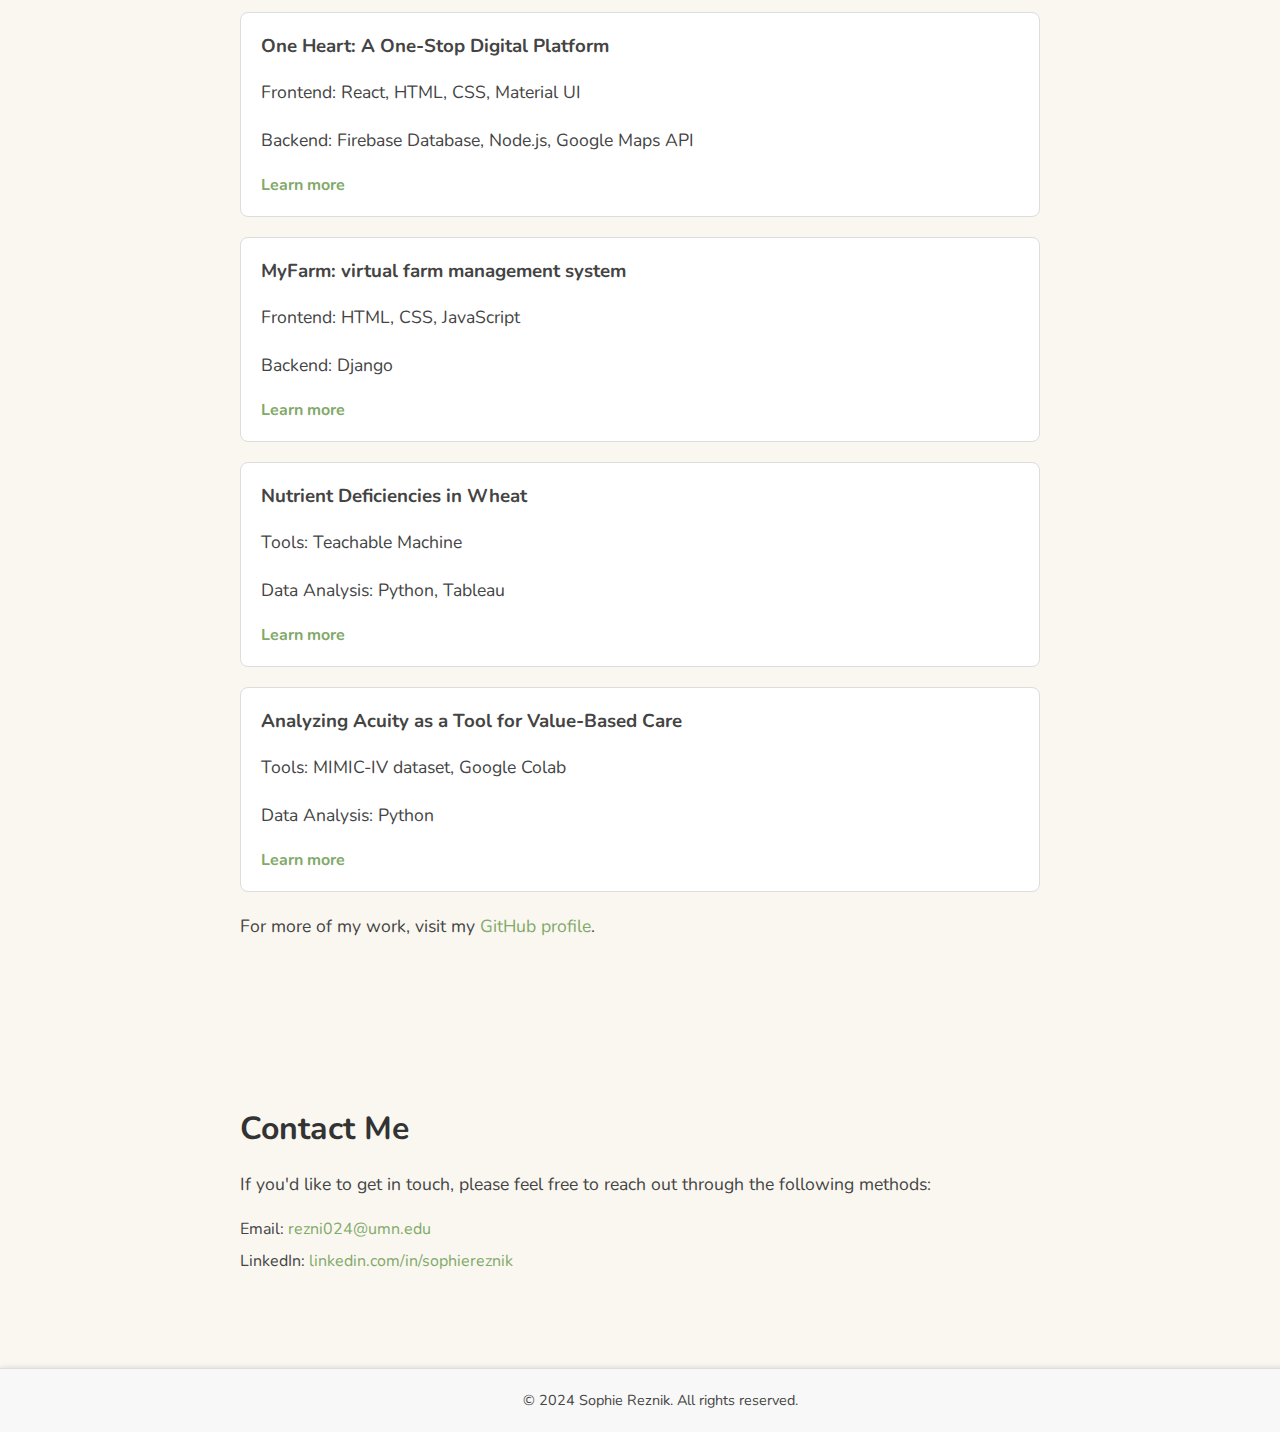
==== commit 410cf713: "Fixed animation bug for learn more pages." ====
--- a/index.html
+++ b/index.html
@@ -5,6 +5,7 @@
     <meta name="viewport" content="width=device-width, initial-scale=1.0">
     <title>Sophie Reznik</title>
     <link rel="stylesheet" href="styles.css">
+    <link rel="icon" href="images/favicon.png" type="image/png">
     <link rel="preconnect" href="https://fonts.googleapis.com">
     <link rel="preconnect" href="https://fonts.gstatic.com" crossorigin>
     <link href="https://fonts.googleapis.com/css2?family=Nunito:wght@300;400;600&family=Playwrite+CU:wght@100..400&display=swap" rel="stylesheet">
@@ -46,8 +47,8 @@
                 <div class="about-text">
                     <h2>Hello!</h2>
                     <p>I'm Sophie, a computer science student passionate about software development and technology. I enjoy working on projects that challenge me and allow me to explore different areas of tech.</p>
-                    <p>With experience in mobile & web development, machine learning, and UI/UX design, I'm always eager to learn and grow.</p>
-                    <p>I am a rising junior at the University of Minnesota-Twin Cities, but I am from the Chicago area!</p>
+                    <p>With experience in mobile & web development, machine learning, and UI/UX design, I'm always eager to learn and grow. Right now, I am working on a project titled KNOWNET focused on Human-Centered Computing with Professor Qianwen Wang.</p>
+                    <p>I am a current junior at the University of Minnesota-Twin Cities, but I am from the Chicago area!</p>
                 </div>
                 <div class="about-image">
                     <img src="images/sophie.png" alt="Sophie Reznik">
